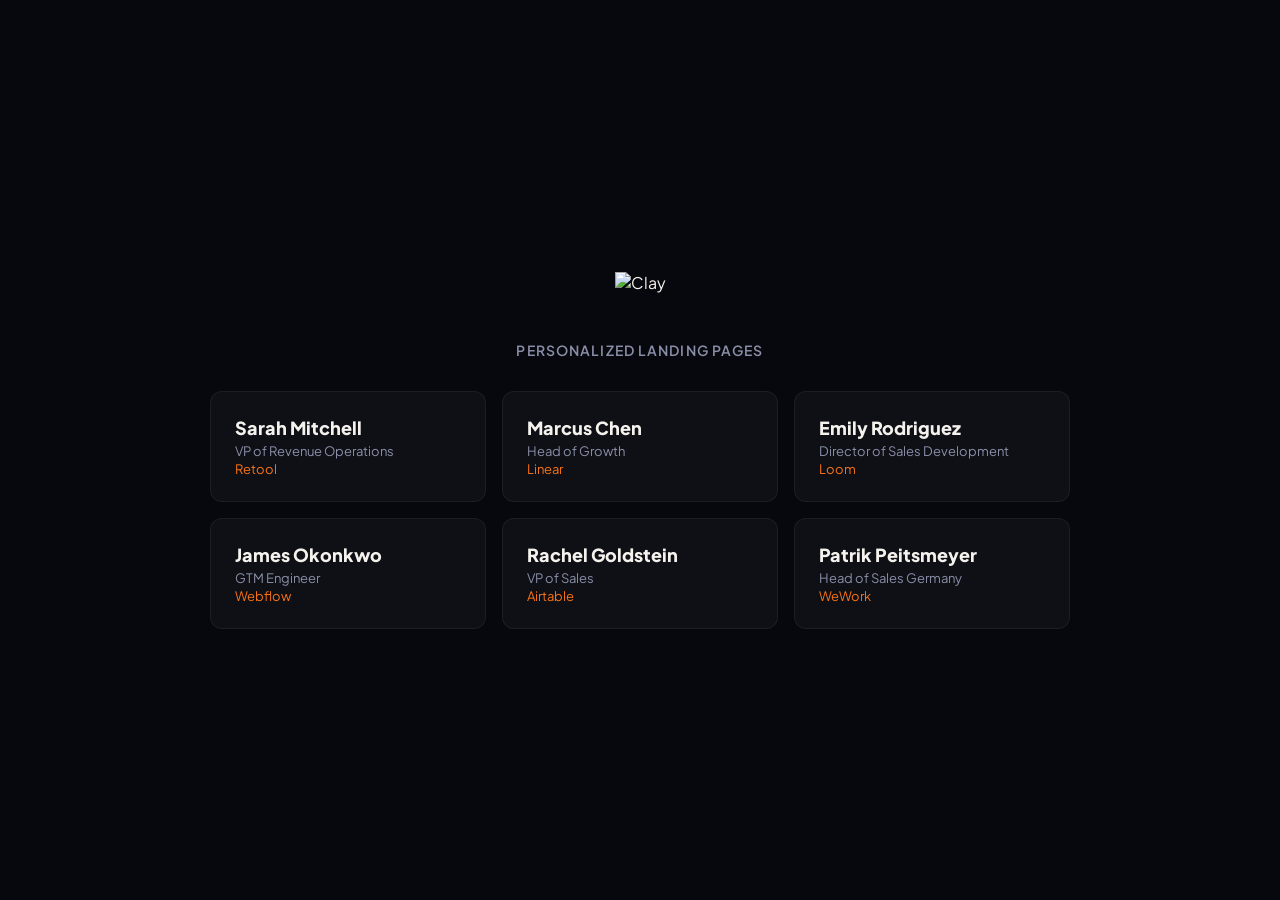
==== landing-pages/index.html @ 086d6948 "Add index.html homepage with links to all landing pages" ====
<!DOCTYPE html>
<html lang="en">
<head>
  <meta charset="UTF-8">
  <meta name="viewport" content="width=device-width, initial-scale=1.0">
  <title>Clay Landing Pages</title>
  <link rel="preconnect" href="https://fonts.googleapis.com">
  <link href="https://fonts.googleapis.com/css2?family=Plus+Jakarta+Sans:wght@400;600;800&display=swap" rel="stylesheet">
  <style>
    * { margin: 0; padding: 0; box-sizing: border-box; }
    body {
      background: #07080D;
      color: #F5F2ED;
      font-family: 'Plus Jakarta Sans', sans-serif;
      min-height: 100vh;
      display: flex;
      flex-direction: column;
      align-items: center;
      justify-content: center;
      padding: 40px 20px;
    }
    .logo { margin-bottom: 48px; }
    .logo img { height: 28px; }
    h1 { font-size: 14px; font-weight: 600; color: #8A8FA8; letter-spacing: 0.08em; text-transform: uppercase; margin-bottom: 32px; }
    .grid {
      display: grid;
      grid-template-columns: repeat(auto-fit, minmax(260px, 1fr));
      gap: 16px;
      width: 100%;
      max-width: 860px;
    }
    a.card {
      background: #0E1016;
      border: 1px solid rgba(255,255,255,0.06);
      border-radius: 12px;
      padding: 24px;
      text-decoration: none;
      color: #F5F2ED;
      transition: border-color 0.2s, transform 0.2s;
    }
    a.card:hover {
      border-color: rgba(249,115,22,0.4);
      transform: translateY(-2px);
    }
    .card-name { font-weight: 800; font-size: 18px; margin-bottom: 4px; }
    .card-title { font-size: 13px; color: #8A8FA8; }
    .card-company { font-size: 13px; color: #F97316; margin-top: 2px; }
  </style>
</head>
<body>
  <div class="logo">
    <img src="https://cdn.prod.website-files.com/61477f2c24a826836f969afe/6778506d788ebf16fef48551_Clay%20primary%20logo.png" alt="Clay">
  </div>
  <h1>Personalized Landing Pages</h1>
  <div class="grid">
    <a class="card" href="/sarah-mitchell.html">
      <div class="card-name">Sarah Mitchell</div>
      <div class="card-title">VP of Revenue Operations</div>
      <div class="card-company">Retool</div>
    </a>
    <a class="card" href="/marcus-chen.html">
      <div class="card-name">Marcus Chen</div>
      <div class="card-title">Head of Growth</div>
      <div class="card-company">Linear</div>
    </a>
    <a class="card" href="/emily-rodriguez.html">
      <div class="card-name">Emily Rodriguez</div>
      <div class="card-title">Director of Sales Development</div>
      <div class="card-company">Loom</div>
    </a>
    <a class="card" href="/james-okonkwo.html">
      <div class="card-name">James Okonkwo</div>
      <div class="card-title">GTM Engineer</div>
      <div class="card-company">Webflow</div>
    </a>
    <a class="card" href="/rachel-goldstein.html">
      <div class="card-name">Rachel Goldstein</div>
      <div class="card-title">VP of Sales</div>
      <div class="card-company">Airtable</div>
    </a>
    <a class="card" href="/patrik-peitsmeyer.html">
      <div class="card-name">Patrik Peitsmeyer</div>
      <div class="card-title">Head of Sales Germany</div>
      <div class="card-company">WeWork</div>
    </a>
  </div>
</body>
</html>
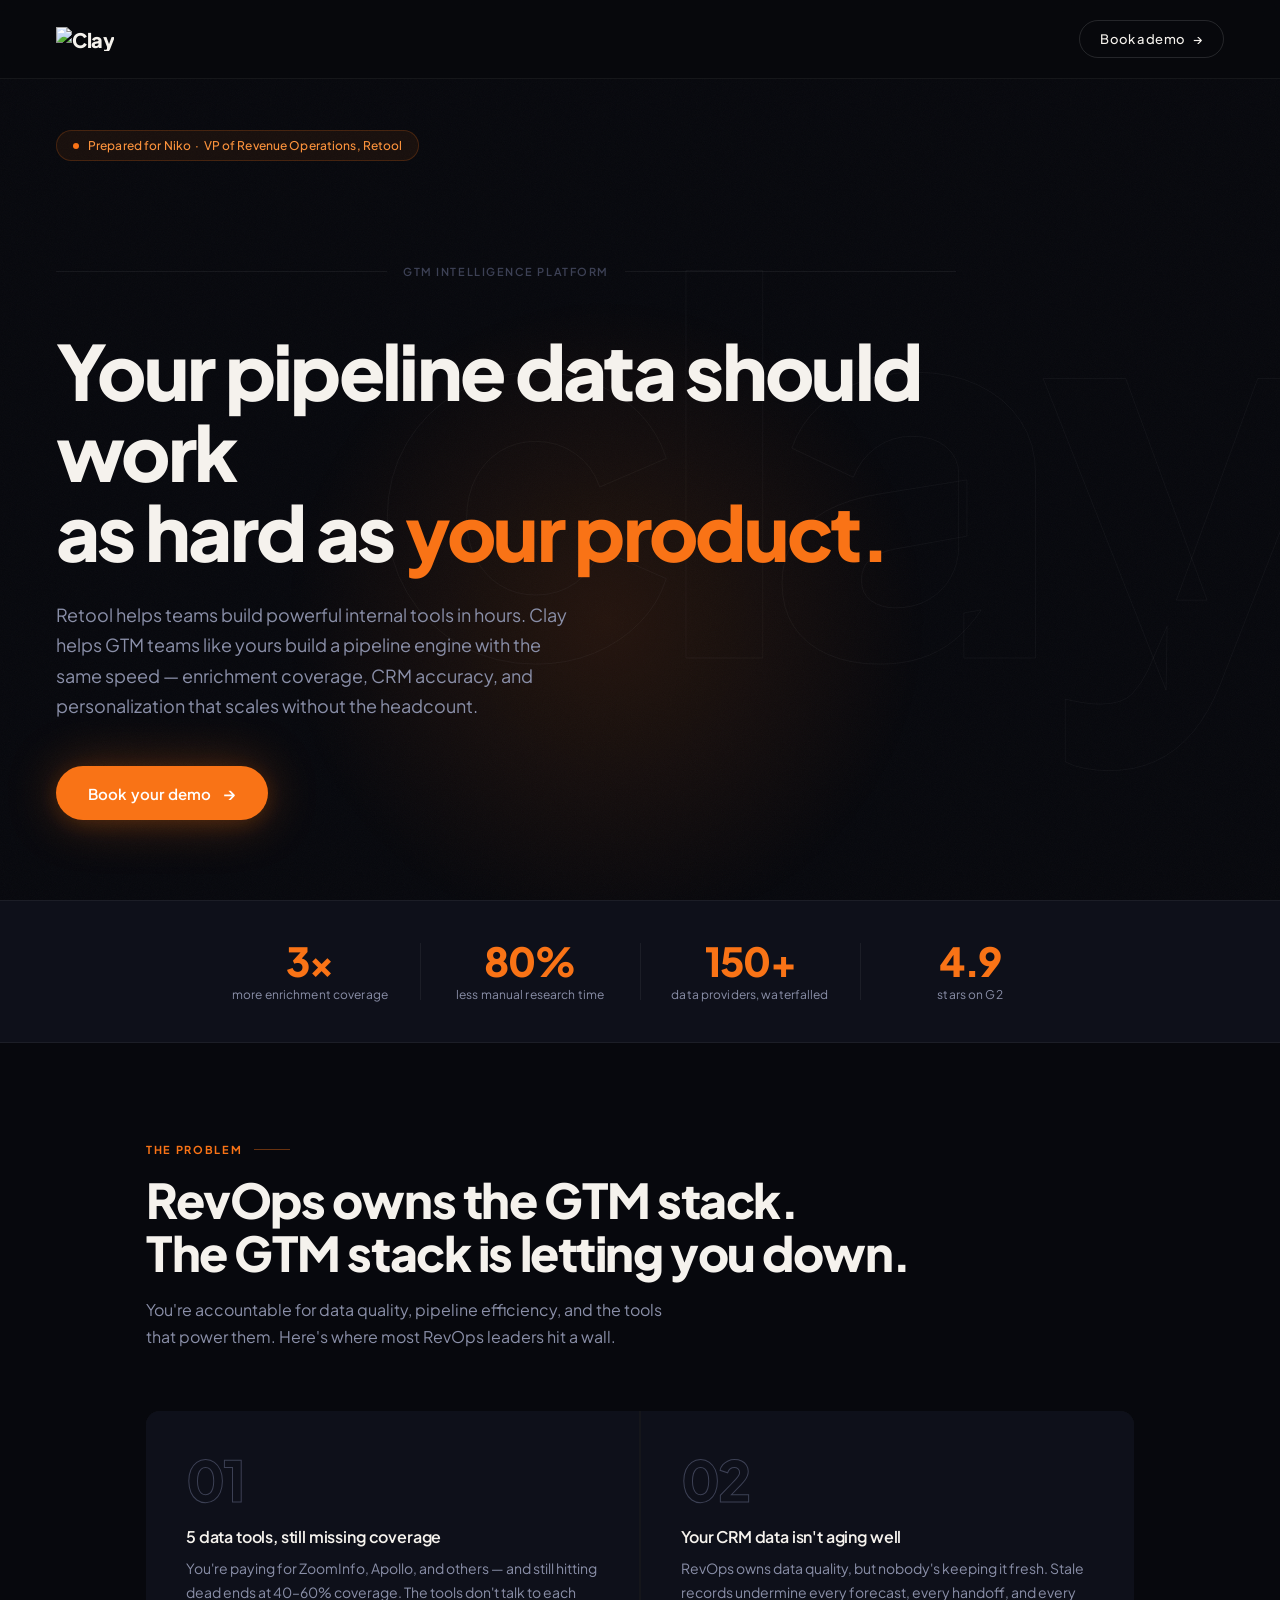
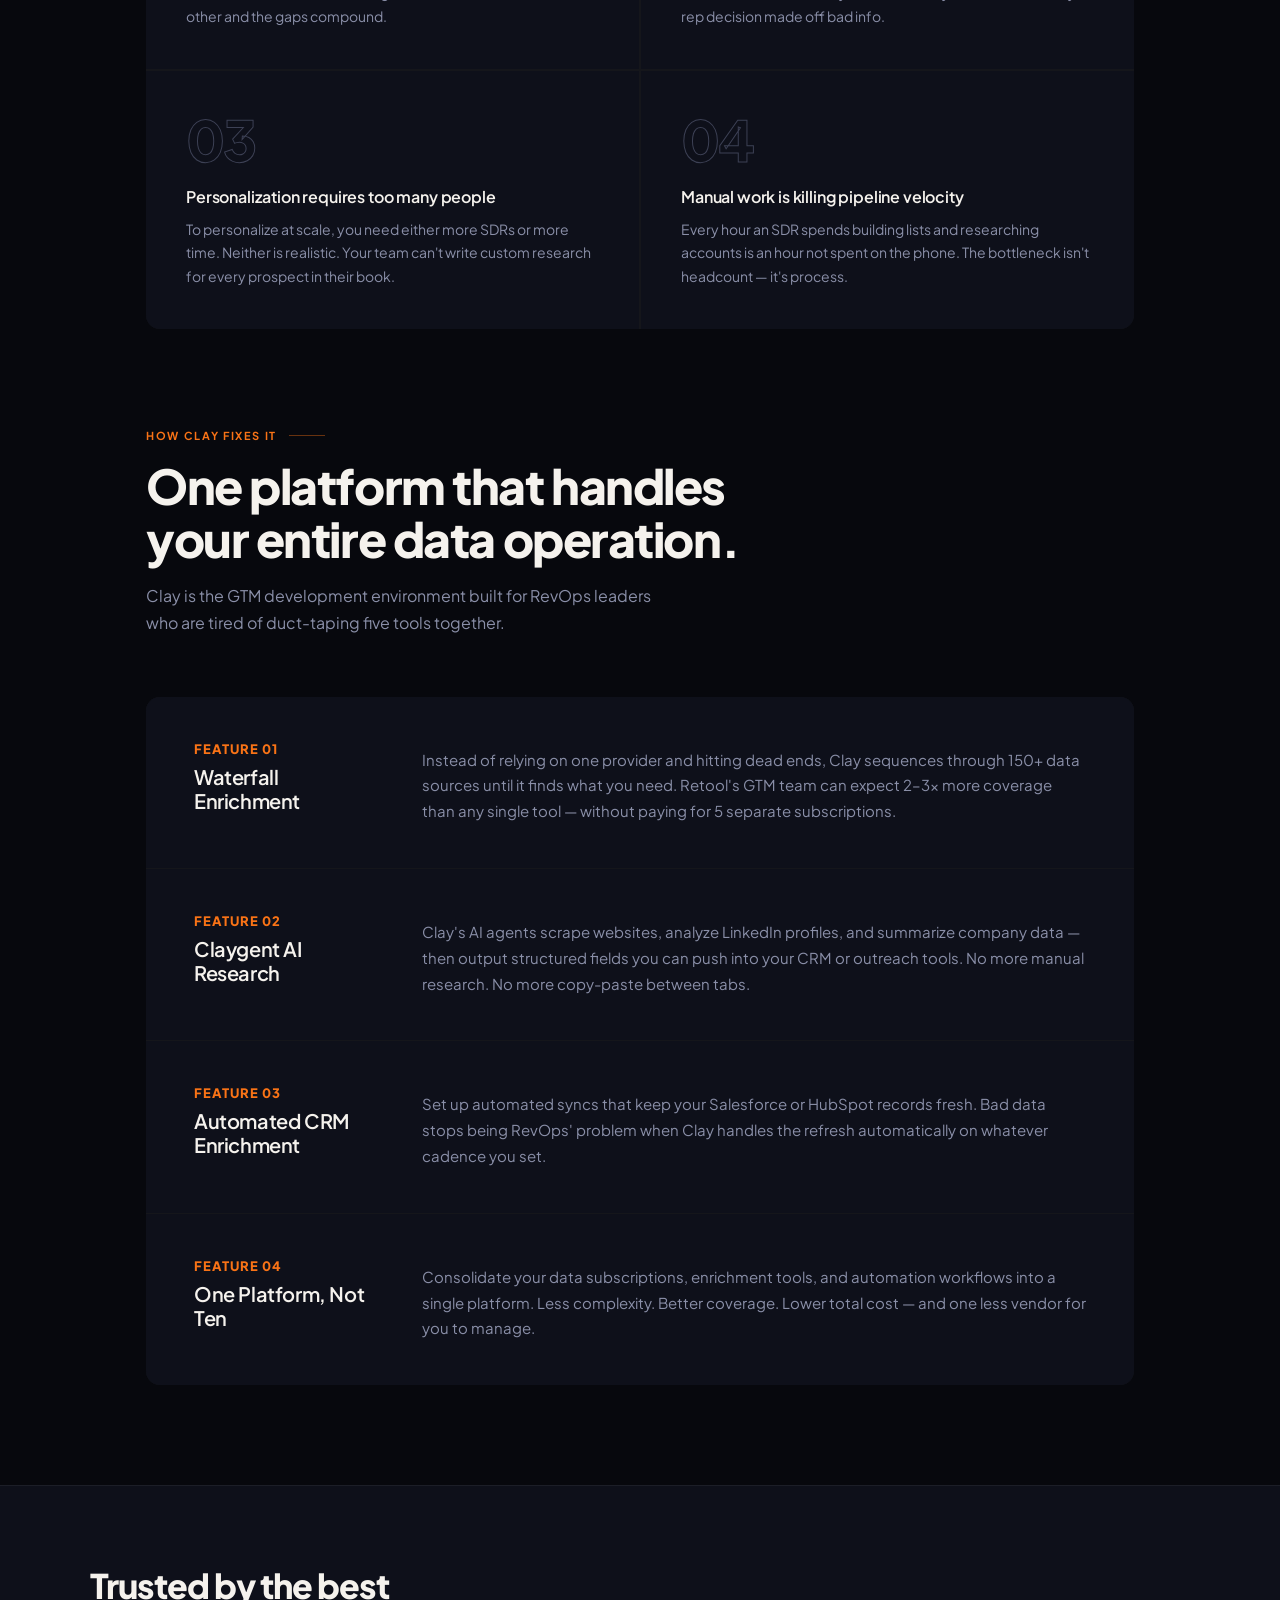
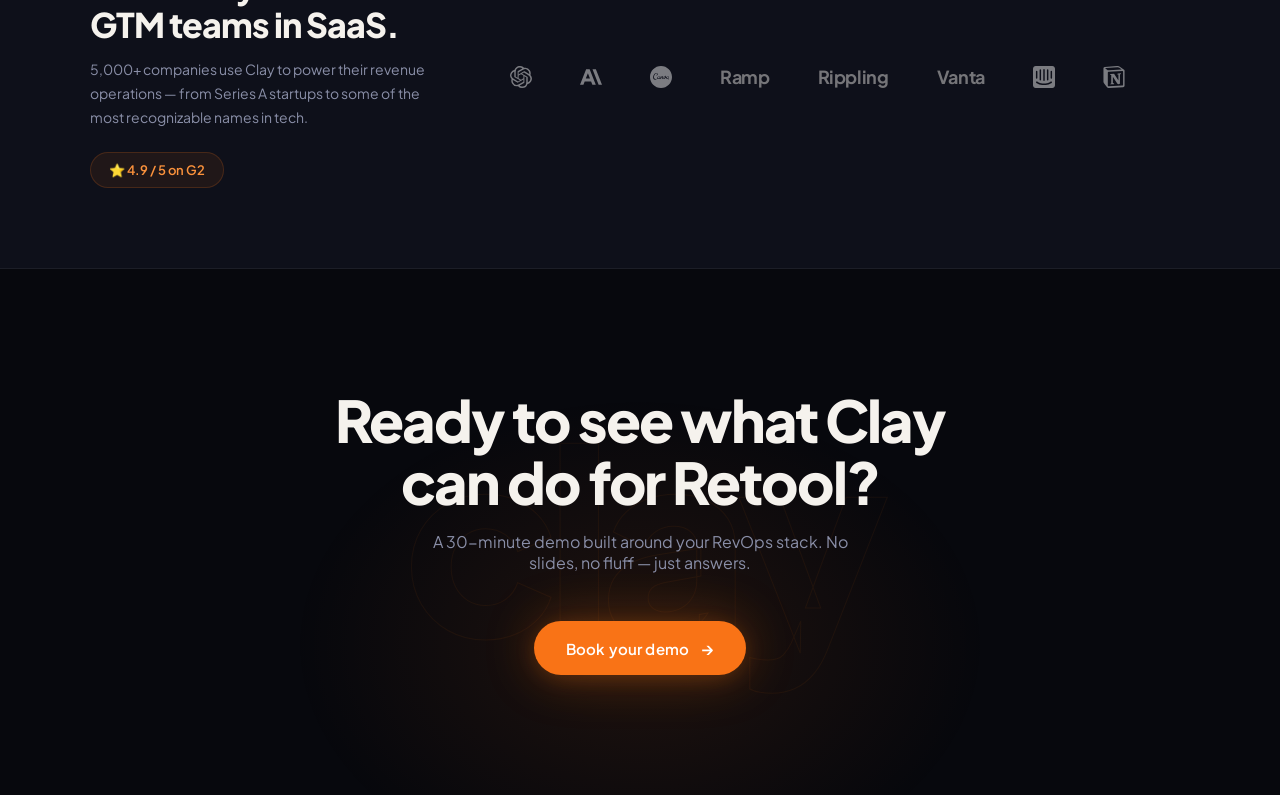
==== commit 5cb19fce: "Add real index.html (copy of Sarah Mitchell) so Vercel can generate screenshot" ====
--- a/landing-pages/index.html
+++ b/landing-pages/index.html
@@ -3,86 +3,193 @@
 <head>
   <meta charset="UTF-8">
   <meta name="viewport" content="width=device-width, initial-scale=1.0">
-  <title>Clay Landing Pages</title>
+  <title>Clay × Sarah Mitchell — Retool</title>
   <link rel="preconnect" href="https://fonts.googleapis.com">
-  <link href="https://fonts.googleapis.com/css2?family=Plus+Jakarta+Sans:wght@400;600;800&display=swap" rel="stylesheet">
-  <style>
-    * { margin: 0; padding: 0; box-sizing: border-box; }
-    body {
-      background: #07080D;
-      color: #F5F2ED;
-      font-family: 'Plus Jakarta Sans', sans-serif;
-      min-height: 100vh;
-      display: flex;
-      flex-direction: column;
-      align-items: center;
-      justify-content: center;
-      padding: 40px 20px;
-    }
-    .logo { margin-bottom: 48px; }
-    .logo img { height: 28px; }
-    h1 { font-size: 14px; font-weight: 600; color: #8A8FA8; letter-spacing: 0.08em; text-transform: uppercase; margin-bottom: 32px; }
-    .grid {
-      display: grid;
-      grid-template-columns: repeat(auto-fit, minmax(260px, 1fr));
-      gap: 16px;
-      width: 100%;
-      max-width: 860px;
-    }
-    a.card {
-      background: #0E1016;
-      border: 1px solid rgba(255,255,255,0.06);
-      border-radius: 12px;
-      padding: 24px;
-      text-decoration: none;
-      color: #F5F2ED;
-      transition: border-color 0.2s, transform 0.2s;
-    }
-    a.card:hover {
-      border-color: rgba(249,115,22,0.4);
-      transform: translateY(-2px);
-    }
-    .card-name { font-weight: 800; font-size: 18px; margin-bottom: 4px; }
-    .card-title { font-size: 13px; color: #8A8FA8; }
-    .card-company { font-size: 13px; color: #F97316; margin-top: 2px; }
-  </style>
+  <link rel="preconnect" href="https://fonts.gstatic.com" crossorigin>
+  <link href="https://fonts.googleapis.com/css2?family=Fraunces:ital,opsz,wght@0,9..144,300..900;1,9..144,300..900&family=Outfit:wght@300;400;500;600;700&display=swap" rel="stylesheet">
+  <link rel="stylesheet" href="styles.css">
 </head>
 <body>
-  <div class="logo">
-    <img src="https://cdn.prod.website-files.com/61477f2c24a826836f969afe/6778506d788ebf16fef48551_Clay%20primary%20logo.png" alt="Clay">
+
+  <!-- NAV -->
+  <nav>
+    <a href="#" class="nav-logo"><img src="https://cdn.prod.website-files.com/61477f2c24a826836f969afe/6778506d788ebf16fef48551_Clay%20primary%20logo.png" alt="Clay" height="24" style="display:block;"></a>
+    <a href="#demo" class="nav-btn">Book a demo </a>
+  </nav>
+
+  <!-- HERO -->
+  <section class="hero">
+    <div class="hero-glow"></div>
+    <div class="hero-ghost">clay</div>
+
+    <div class="hero-top">
+      <div class="hero-badge anim anim-1">
+        <span class="dot"></span>
+        Prepared for Niko &nbsp;·&nbsp; VP of Revenue Operations, Retool
+      </div>
+    </div>
+
+    <div class="hero-content">
+      <div class="divider anim anim-2">
+        <div class="divider-line"></div>
+        <span class="divider-label">GTM Intelligence Platform</span>
+        <div class="divider-line"></div>
+      </div>
+
+      <h1 class="anim anim-3">
+        Your pipeline data should work<br>
+        as hard as <em>your product.</em>
+      </h1>
+
+      <p class="hero-sub anim anim-4">
+        Retool helps teams build powerful internal tools in hours. Clay helps GTM teams like yours build a pipeline engine with the same speed — enrichment coverage, CRM accuracy, and personalization that scales without the headcount.
+      </p>
+
+      <a href="#demo" class="hero-cta anim anim-5">
+        Book your demo <span class="arrow">→</span>
+      </a>
+    </div>
+  </section>
+
+  <!-- STATS -->
+  <div class="stats">
+    <div class="stat-item reveal">
+      <div class="stat-val">3×</div>
+      <div class="stat-lbl">more enrichment coverage</div>
+    </div>
+    <div class="stat-item reveal">
+      <div class="stat-val">80%</div>
+      <div class="stat-lbl">less manual research time</div>
+    </div>
+    <div class="stat-item reveal">
+      <div class="stat-val">150+</div>
+      <div class="stat-lbl">data providers, waterfalled</div>
+    </div>
+    <div class="stat-item reveal">
+      <div class="stat-val">4.9</div>
+      <div class="stat-lbl">stars on G2</div>
+    </div>
   </div>
-  <h1>Personalized Landing Pages</h1>
-  <div class="grid">
-    <a class="card" href="/sarah-mitchell.html">
-      <div class="card-name">Sarah Mitchell</div>
-      <div class="card-title">VP of Revenue Operations</div>
-      <div class="card-company">Retool</div>
-    </a>
-    <a class="card" href="/marcus-chen.html">
-      <div class="card-name">Marcus Chen</div>
-      <div class="card-title">Head of Growth</div>
-      <div class="card-company">Linear</div>
-    </a>
-    <a class="card" href="/emily-rodriguez.html">
-      <div class="card-name">Emily Rodriguez</div>
-      <div class="card-title">Director of Sales Development</div>
-      <div class="card-company">Loom</div>
-    </a>
-    <a class="card" href="/james-okonkwo.html">
-      <div class="card-name">James Okonkwo</div>
-      <div class="card-title">GTM Engineer</div>
-      <div class="card-company">Webflow</div>
-    </a>
-    <a class="card" href="/rachel-goldstein.html">
-      <div class="card-name">Rachel Goldstein</div>
-      <div class="card-title">VP of Sales</div>
-      <div class="card-company">Airtable</div>
-    </a>
-    <a class="card" href="/patrik-peitsmeyer.html">
-      <div class="card-name">Patrik Peitsmeyer</div>
-      <div class="card-title">Head of Sales Germany</div>
-      <div class="card-company">WeWork</div>
-    </a>
+
+  <!-- PAIN -->
+  <section class="section">
+    <div class="eyebrow reveal">The Problem</div>
+    <h2 class="section-h reveal">RevOps owns the GTM stack.<br>The GTM stack is letting you down.</h2>
+    <p class="section-sub reveal">You're accountable for data quality, pipeline efficiency, and the tools that power them. Here's where most RevOps leaders hit a wall.</p>
+
+    <div class="pain-grid">
+      <div class="pain-card reveal">
+        <span class="pain-num">01</span>
+        <h3>5 data tools, still missing coverage</h3>
+        <p>You're paying for ZoomInfo, Apollo, and others — and still hitting dead ends at 40–60% coverage. The tools don't talk to each other and the gaps compound.</p>
+      </div>
+      <div class="pain-card reveal">
+        <span class="pain-num">02</span>
+        <h3>Your CRM data isn't aging well</h3>
+        <p>RevOps owns data quality, but nobody's keeping it fresh. Stale records undermine every forecast, every handoff, and every rep decision made off bad info.</p>
+      </div>
+      <div class="pain-card reveal">
+        <span class="pain-num">03</span>
+        <h3>Personalization requires too many people</h3>
+        <p>To personalize at scale, you need either more SDRs or more time. Neither is realistic. Your team can't write custom research for every prospect in their book.</p>
+      </div>
+      <div class="pain-card reveal">
+        <span class="pain-num">04</span>
+        <h3>Manual work is killing pipeline velocity</h3>
+        <p>Every hour an SDR spends building lists and researching accounts is an hour not spent on the phone. The bottleneck isn't headcount — it's process.</p>
+      </div>
+    </div>
+  </section>
+
+  <!-- FEATURES -->
+  <section class="section" style="padding-top: 0;">
+    <div class="eyebrow reveal">How Clay Fixes It</div>
+    <h2 class="section-h reveal">One platform that handles<br>your entire data operation.</h2>
+    <p class="section-sub reveal">Clay is the GTM development environment built for RevOps leaders who are tired of duct-taping five tools together.</p>
+
+    <div class="feat-list">
+      <div class="feat-row reveal">
+        <div>
+          <div class="feat-row-num">Feature 01</div>
+          <div class="feat-row-label">Waterfall Enrichment</div>
+        </div>
+        <p class="feat-row-body">Instead of relying on one provider and hitting dead ends, Clay sequences through 150+ data sources until it finds what you need. Retool's GTM team can expect 2–3× more coverage than any single tool — without paying for 5 separate subscriptions.</p>
+      </div>
+      <div class="feat-row reveal">
+        <div>
+          <div class="feat-row-num">Feature 02</div>
+          <div class="feat-row-label">Claygent AI Research</div>
+        </div>
+        <p class="feat-row-body">Clay's AI agents scrape websites, analyze LinkedIn profiles, and summarize company data — then output structured fields you can push into your CRM or outreach tools. No more manual research. No more copy-paste between tabs.</p>
+      </div>
+      <div class="feat-row reveal">
+        <div>
+          <div class="feat-row-num">Feature 03</div>
+          <div class="feat-row-label">Automated CRM Enrichment</div>
+        </div>
+        <p class="feat-row-body">Set up automated syncs that keep your Salesforce or HubSpot records fresh. Bad data stops being RevOps' problem when Clay handles the refresh automatically on whatever cadence you set.</p>
+      </div>
+      <div class="feat-row reveal">
+        <div>
+          <div class="feat-row-num">Feature 04</div>
+          <div class="feat-row-label">One Platform, Not Ten</div>
+        </div>
+        <p class="feat-row-body">Consolidate your data subscriptions, enrichment tools, and automation workflows into a single platform. Less complexity. Better coverage. Lower total cost — and one less vendor for you to manage.</p>
+      </div>
+    </div>
+  </section>
+
+  <!-- SOCIAL PROOF -->
+  <div class="proof">
+    <div class="proof-inner">
+      <div class="proof-left reveal">
+        <h2>Trusted by the best GTM teams in SaaS.</h2>
+        <p>5,000+ companies use Clay to power their revenue operations — from Series A startups to some of the most recognizable names in tech.</p>
+        <div class="g2-chip">⭐ 4.9 / 5 on G2</div>
+      </div>
+      <div class="logos-wrap reveal">
+        <!-- OpenAI -->
+        <svg class="logo-svg" viewBox="0 0 24 24" xmlns="http://www.w3.org/2000/svg" aria-label="OpenAI"><path d="M22.2819 9.8211a5.9847 5.9847 0 0 0-.5157-4.9108 6.0462 6.0462 0 0 0-6.5098-2.9A6.0651 6.0651 0 0 0 4.9807 4.1818a5.9847 5.9847 0 0 0-3.9977 2.9 6.0462 6.0462 0 0 0 .7427 7.0966 5.98 5.98 0 0 0 .511 4.9107 6.051 6.051 0 0 0 6.5146 2.9001A5.9847 5.9847 0 0 0 13.2599 24a6.0557 6.0557 0 0 0 5.7718-4.2058 5.9894 5.9894 0 0 0 3.9977-2.9001 6.0557 6.0557 0 0 0-.7475-7.0729zm-9.022 12.6081a4.4755 4.4755 0 0 1-2.8764-1.0408l.1419-.0804 4.7783-2.7582a.7948.7948 0 0 0 .3927-.6813v-6.7369l2.02 1.1686a.071.071 0 0 1 .038.052v5.5826a4.504 4.504 0 0 1-4.4945 4.4944zm-9.6607-4.1254a4.4708 4.4708 0 0 1-.5346-3.0137l.142.0852 4.783 2.7582a.7712.7712 0 0 0 .7806 0l5.8428-3.3685v2.3324a.0804.0804 0 0 1-.0332.0615L9.74 19.9502a4.4992 4.4992 0 0 1-6.1408-1.6464zM2.3408 7.8956a4.485 4.485 0 0 1 2.3655-1.9728V11.6a.7664.7664 0 0 0 .3879.6765l5.8144 3.3543-2.0201 1.1685a.0757.0757 0 0 1-.071 0l-4.8303-2.7865A4.504 4.504 0 0 1 2.3408 7.872zm16.5963 3.8558L13.1038 8.364 15.1192 7.2a.0757.0757 0 0 1 .071 0l4.8303 2.7913a4.4944 4.4944 0 0 1-.6765 8.1042v-5.6772a.79.79 0 0 0-.407-.667zm2.0107-3.0231l-.142-.0852-4.7735-2.7818a.7759.7759 0 0 0-.7854 0L9.409 9.2297V6.8974a.0662.0662 0 0 1 .0284-.0615l4.8303-2.7866a4.4992 4.4992 0 0 1 6.6802 4.66zM8.3065 12.863l-2.02-1.1638a.0804.0804 0 0 1-.038-.0567V6.0742a4.4992 4.4992 0 0 1 7.3757-3.4537l-.142.0805L8.704 5.459a.7948.7948 0 0 0-.3927.6813zm1.0976-2.3654l2.602-1.4998 2.6069 1.4998v2.9994l-2.5974 1.4997-2.6067-1.4997Z"/></svg>
+        <!-- Anthropic -->
+        <svg class="logo-svg" viewBox="0 0 24 24" xmlns="http://www.w3.org/2000/svg" aria-label="Anthropic"><path d="M17.3041 3.541h-3.6718l6.696 16.918H24Zm-10.6082 0L0 20.459h3.7442l1.3693-3.5527h7.0052l1.3693 3.5528h3.7442L10.5363 3.5409Zm-.3712 10.2232 2.2914-5.9456 2.2914 5.9456Z"/></svg>
+        <!-- Canva -->
+        <svg class="logo-svg" viewBox="0 0 24 24" xmlns="http://www.w3.org/2000/svg" aria-label="Canva"><path d="M12 0C5.373 0 0 5.373 0 12s5.373 12 12 12 12-5.373 12-12S18.627 0 12 0zM6.962 7.68c.754 0 1.337.549 1.405 1.2.069.583-.171 1.097-.822 1.406-.343.171-.48.172-.549.069-.034-.069 0-.137.069-.206.617-.514.617-.926.548-1.508-.034-.378-.308-.618-.583-.618-1.2 0-2.914 2.674-2.674 4.629.103.754.549 1.646 1.509 1.646.308 0 .65-.103.96-.24.5-.264.799-.47 1.097-.8-.073-.885.704-2.046 1.851-2.046.515 0 .926.205.96.583.068.514-.377.582-.514.582s-.378-.034-.378-.17c-.034-.138.309-.07.275-.378-.035-.206-.24-.274-.446-.274-.72 0-1.131.994-1.029 1.611.035.275.172.549.447.549.205 0 .514-.31.617-.755.068-.308.343-.514.583-.514.102 0 .17.034.205.171v.138c-.034.137-.137.548-.102.651 0 .069.034.171.17.171.092 0 .436-.18.777-.459.117-.59.253-1.298.253-1.357.034-.24.137-.48.617-.48.103 0 .171.034.205.171v.138l-.136.617c.445-.583 1.097-.994 1.508-.994.172 0 .309.102.309.274 0 .103 0 .274-.069.446-.137.377-.309.96-.412 1.474 0 .137.035.274.207.274.171 0 .685-.206 1.096-.754l.007-.004c-.002-.068-.007-.134-.007-.202 0-.411.035-.754.104-.994.068-.274.411-.514.617-.514.103 0 .205.069.205.171 0 .035 0 .103-.034.137-.137.446-.24.857-.24 1.269 0 .24.034.582.102.788 0 .034.035.069.07.069.068 0 .548-.445.89-1.028-.308-.206-.48-.549-.48-.96 0-.72.446-1.097.858-1.097.343 0 .617.24.617.72 0 .308-.103.65-.274.96h.102a.77.77 0 0 0 .584-.24.293.293 0 0 1 .134-.117c.335-.425.83-.74 1.41-.74.48 0 .924.205.959.582.068.515-.378.618-.515.618l-.002-.002c-.138 0-.377-.035-.377-.172 0-.137.309-.068.274-.376-.034-.206-.24-.275-.446-.275-.686 0-1.13.891-1.028 1.611.034.275.171.583.445.583.206 0 .515-.308.652-.754.068-.274.343-.514.583-.514.103 0 .17.034.205.171 0 .069 0 .206-.137.652-.17.308-.171.48-.137.617.034.274.171.48.309.583.034.034.068.102.068.102 0 .069-.034.138-.137.138-.034 0-.068 0-.103-.035-.514-.205-.72-.548-.789-.891-.205.24-.445.377-.72.377-.445 0-.89-.411-.96-.926a1.609 1.609 0 0 1 .075-.649c-.203.13-.422.203-.623.203h-.17c-.447.652-.927 1.098-1.27 1.303a.896.896 0 0 1-.377.104c-.068 0-.171-.035-.205-.104-.095-.152-.156-.392-.193-.667-.481.527-1.145.805-1.453.805-.343 0-.548-.206-.582-.55v-.376c.102-.754.377-1.2.377-1.337a.074.074 0 0 0-.069-.07c-.24 0-1.028.824-1.166 1.373l-.103.445c-.068.309-.377.515-.582.515-.103 0-.172-.035-.206-.172v-.137l.046-.233c-.435.31-.87.508-1.075.508-.308 0-.48-.172-.514-.412-.206.274-.445.412-.754.412-.352 0-.696-.24-.862-.593-.244.275-.523.553-.852.764-.48.309-1.028.549-1.68.549-.582 0-1.097-.309-1.371-.583-.412-.377-.651-.96-.686-1.509-.205-1.68.823-3.84 2.4-4.8.378-.205.755-.343 1.132-.343zm9.77 3.291c-.104 0-.172.172-.172.343 0 .274.137.583.309.755a1.74 1.74 0 0 0 .102-.583c0-.343-.137-.515-.24-.515z"/></svg>
+        <!-- Ramp — wordmark (not in Simple Icons) -->
+        <span class="company-wordmark">Ramp</span>
+        <!-- Rippling — wordmark (not in Simple Icons) -->
+        <span class="company-wordmark">Rippling</span>
+        <!-- Vanta — wordmark (not in Simple Icons) -->
+        <span class="company-wordmark">Vanta</span>
+        <!-- Intercom -->
+        <svg class="logo-svg" viewBox="0 0 24 24" xmlns="http://www.w3.org/2000/svg" aria-label="Intercom"><path d="M21 0H3C1.343 0 0 1.343 0 3v18c0 1.658 1.343 3 3 3h18c1.658 0 3-1.342 3-3V3c0-1.657-1.342-3-3-3zm-5.801 4.399c0-.44.36-.8.802-.8.44 0 .8.36.8.8v10.688c0 .442-.36.801-.8.801-.443 0-.802-.359-.802-.801V4.399zM11.2 3.994c0-.44.357-.799.8-.799s.8.359.8.799v11.602c0 .44-.357.8-.8.8s-.8-.36-.8-.8V3.994zm-4 .405c0-.44.359-.8.799-.8.443 0 .802.36.802.8v10.688c0 .442-.36.801-.802.801-.44 0-.799-.359-.799-.801V4.399zM3.199 6c0-.442.36-.8.802-.8.44 0 .799.358.799.8v7.195c0 .441-.359.8-.799.8-.443 0-.802-.36-.802-.8V6zM20.52 18.202c-.123.105-3.086 2.593-8.52 2.593-5.433 0-8.397-2.486-8.521-2.593-.335-.288-.375-.792-.086-1.128.285-.334.79-.375 1.125-.09.047.041 2.693 2.211 7.481 2.211 4.848 0 7.456-2.186 7.479-2.207.334-.289.839-.25 1.128.086.289.336.25.84-.086 1.128zm.281-5.007c0 .441-.36.8-.801.8-.441 0-.801-.36-.801-.8V6c0-.442.361-.8.801-.8.441 0 .801.357.801.8v7.195z"/></svg>
+        <!-- Notion -->
+        <svg class="logo-svg" viewBox="0 0 24 24" xmlns="http://www.w3.org/2000/svg" aria-label="Notion"><path d="M4.459 4.208c.746.606 1.026.56 2.428.466l13.215-.793c.28 0 .047-.28-.046-.326L17.86 1.968c-.42-.326-.981-.7-2.055-.607L3.01 2.295c-.466.046-.56.28-.374.466zm.793 3.08v13.904c0 .747.373 1.027 1.214.98l14.523-.84c.841-.046.935-.56.935-1.167V6.354c0-.606-.233-.933-.748-.887l-15.177.887c-.56.047-.747.327-.747.933zm14.337.745c.093.42 0 .84-.42.888l-.7.14v10.264c-.608.327-1.168.514-1.635.514-.748 0-.935-.234-1.495-.933l-4.577-7.186v6.952L12.21 19s0 .84-1.168.84l-3.222.186c-.093-.186 0-.653.327-.746l.84-.233V9.854L7.822 9.76c-.094-.42.14-1.026.793-1.073l3.456-.233 4.764 7.279v-6.44l-1.215-.139c-.093-.514.28-.887.747-.933zM1.936 1.035l13.31-.98c1.634-.14 2.055-.047 3.082.7l4.249 2.986c.7.513.934.653.934 1.213v16.378c0 1.026-.373 1.634-1.68 1.726l-15.458.934c-.98.047-1.448-.093-1.962-.747l-3.129-4.06c-.56-.747-.793-1.306-.793-1.96V2.667c0-.839.374-1.54 1.447-1.632z"/></svg>
+      </div>
+    </div>
   </div>
+
+  <!-- CTA FOOTER -->
+  <div class="cta-footer" id="demo">
+    <div class="cta-bg-text">clay</div>
+    <div class="cta-footer-glow"></div>
+    <h2 class="reveal">Ready to see what Clay<br>can do for Retool?</h2>
+    <p class="reveal">A 30-minute demo built around your RevOps stack. No slides, no fluff — just answers.</p>
+    <a href="#" class="hero-cta reveal">Book your demo <span class="arrow">→</span></a>
+  </div>
+
+  <script>
+    // Scroll-triggered reveals
+    const observer = new IntersectionObserver((entries) => {
+      entries.forEach(entry => {
+        if (entry.isIntersecting) {
+          setTimeout(() => entry.target.classList.add('visible'), 80);
+          observer.unobserve(entry.target);
+        }
+      });
+    }, { threshold: 0.1 });
+
+    document.querySelectorAll('.reveal').forEach(el => observer.observe(el));
+  </script>
+
 </body>
 </html>
--- a/landing-pages/styles.css
+++ b/landing-pages/styles.css
@@ -0,0 +1,571 @@
+@import url('https://fonts.googleapis.com/css2?family=Plus+Jakarta+Sans:ital,wght@0,300;0,400;0,500;0,600;0,700;0,800;1,400&display=swap');
+
+*, *::before, *::after { box-sizing: border-box; margin: 0; padding: 0; }
+
+:root {
+  --ink:       #07080D;
+  --ink-2:     #0E101A;
+  --ink-3:     #161925;
+  --border:    rgba(255,255,255,0.06);
+  --border-hi: rgba(255,255,255,0.12);
+  --clay:      #F97316;
+  --clay-hi:   #FB923C;
+  --cream:     #F5F2ED;
+  --muted:     #8A8FA8;
+  --faint:     #3D4155;
+  --r:         14px;
+  --r-lg:      24px;
+}
+
+html { scroll-behavior: smooth; }
+
+body {
+  font-family: 'Plus Jakarta Sans', sans-serif;
+  background: var(--ink);
+  color: var(--cream);
+  -webkit-font-smoothing: antialiased;
+  overflow-x: hidden;
+}
+
+/* ── NOISE OVERLAY ── */
+body::before {
+  content: '';
+  position: fixed;
+  inset: 0;
+  z-index: 0;
+  pointer-events: none;
+  opacity: 0.032;
+  background-image: url("data:image/svg+xml,%3Csvg viewBox='0 0 256 256' xmlns='http://www.w3.org/2000/svg'%3E%3Cfilter id='noise'%3E%3CfeTurbulence type='fractalNoise' baseFrequency='0.9' numOctaves='4' stitchTiles='stitch'/%3E%3C/filter%3E%3Crect width='100%25' height='100%25' filter='url(%23noise)'/%3E%3C/svg%3E");
+  background-size: 200px 200px;
+}
+
+* { position: relative; z-index: 1; }
+
+/* ── LOAD ANIMATIONS ── */
+@keyframes fadeUp {
+  from { opacity: 0; transform: translateY(24px); }
+  to   { opacity: 1; transform: translateY(0); }
+}
+@keyframes fadeIn {
+  from { opacity: 0; }
+  to   { opacity: 1; }
+}
+@keyframes revealWidth {
+  from { width: 0; }
+  to   { width: 100%; }
+}
+
+.anim { opacity: 0; animation: fadeUp 0.8s cubic-bezier(0.16, 1, 0.3, 1) forwards; }
+.anim-1 { animation-delay: 0.1s; }
+.anim-2 { animation-delay: 0.22s; }
+.anim-3 { animation-delay: 0.34s; }
+.anim-4 { animation-delay: 0.46s; }
+.anim-5 { animation-delay: 0.58s; }
+.anim-fade { opacity: 0; animation: fadeIn 1s ease forwards; }
+
+/* ── NAV ── */
+nav {
+  position: fixed;
+  top: 0; left: 0; right: 0;
+  z-index: 200;
+  display: flex;
+  align-items: center;
+  justify-content: space-between;
+  padding: 20px 56px;
+  background: rgba(7, 8, 13, 0.75);
+  backdrop-filter: blur(20px);
+  -webkit-backdrop-filter: blur(20px);
+  border-bottom: 1px solid var(--border);
+}
+
+.nav-logo {
+  font-family: 'Plus Jakarta Sans', sans-serif;
+  font-weight: 800;
+  font-size: 20px;
+  color: var(--cream);
+  text-decoration: none;
+  letter-spacing: -0.02em;
+}
+
+.nav-logo span {
+  display: inline-block;
+  width: 8px; height: 8px;
+  background: var(--clay);
+  border-radius: 50%;
+  margin-right: 6px;
+  vertical-align: middle;
+  position: relative;
+  top: -1px;
+}
+
+.nav-btn {
+  display: flex;
+  align-items: center;
+  gap: 8px;
+  color: var(--cream);
+  font-size: 13px;
+  font-weight: 500;
+  text-decoration: none;
+  padding: 10px 20px;
+  border: 1px solid var(--border-hi);
+  border-radius: 100px;
+  transition: all 0.2s;
+  letter-spacing: 0.01em;
+}
+.nav-btn:hover {
+  background: var(--clay);
+  border-color: var(--clay);
+  color: #fff;
+}
+.nav-btn::after { content: '→'; }
+
+/* ── HERO ── */
+.hero {
+  min-height: 100vh;
+  display: flex;
+  flex-direction: column;
+  justify-content: flex-end;
+  padding: 0 56px 80px;
+  position: relative;
+  overflow: hidden;
+}
+
+/* big ghost number behind hero */
+.hero-ghost {
+  position: absolute;
+  top: 50%;
+  right: -40px;
+  transform: translateY(-50%);
+  font-family: 'Plus Jakarta Sans', sans-serif;
+  font-weight: 900;
+  font-size: clamp(280px, 40vw, 560px);
+  color: transparent;
+  -webkit-text-stroke: 1px rgba(255,255,255,0.04);
+  line-height: 1;
+  pointer-events: none;
+  user-select: none;
+  letter-spacing: -0.05em;
+}
+
+/* radial glow */
+.hero-glow {
+  position: absolute;
+  top: 30%;
+  left: 20%;
+  width: 700px; height: 700px;
+  background: radial-gradient(ellipse at center, rgba(249,115,22,0.12) 0%, transparent 65%);
+  pointer-events: none;
+  z-index: 0;
+}
+
+.hero-top {
+  flex: 1;
+  display: flex;
+  align-items: flex-start;
+  padding-top: 130px;
+}
+
+.hero-badge {
+  display: inline-flex;
+  align-items: center;
+  gap: 9px;
+  background: rgba(249,115,22,0.07);
+  border: 1px solid rgba(249,115,22,0.2);
+  color: var(--clay-hi);
+  font-size: 12px;
+  font-weight: 500;
+  padding: 7px 16px;
+  border-radius: 100px;
+  letter-spacing: 0.01em;
+}
+.hero-badge .dot {
+  width: 6px; height: 6px;
+  background: var(--clay);
+  border-radius: 50%;
+  flex-shrink: 0;
+}
+
+.hero-content { max-width: 900px; }
+
+.hero h1 {
+  font-family: 'Plus Jakarta Sans', sans-serif;
+  font-weight: 800;
+  font-style: normal;
+  font-size: clamp(42px, 6vw, 76px);
+  line-height: 1.06;
+  letter-spacing: -0.035em;
+  color: var(--cream);
+  margin-bottom: 28px;
+  margin-top: 24px;
+}
+
+.hero h1 em {
+  font-style: normal;
+  color: var(--clay);
+}
+
+.hero-sub {
+  font-size: clamp(15px, 1.6vw, 18px);
+  color: var(--muted);
+  max-width: 520px;
+  line-height: 1.7;
+  margin-bottom: 44px;
+  font-weight: 400;
+}
+
+.hero-cta {
+  display: inline-flex;
+  align-items: center;
+  gap: 12px;
+  background: var(--clay);
+  color: #fff;
+  font-weight: 600;
+  font-size: 15px;
+  padding: 16px 32px;
+  border-radius: 100px;
+  text-decoration: none;
+  letter-spacing: 0.01em;
+  transition: all 0.25s cubic-bezier(0.16, 1, 0.3, 1);
+  box-shadow: 0 0 52px rgba(249,115,22,0.28), 0 4px 20px rgba(249,115,22,0.18);
+}
+.hero-cta:hover {
+  background: var(--clay-hi);
+  transform: translateY(-2px) scale(1.02);
+  box-shadow: 0 0 72px rgba(249,115,22,0.38), 0 8px 30px rgba(249,115,22,0.25);
+}
+.hero-cta .arrow { font-size: 17px; transition: transform 0.2s; }
+.hero-cta:hover .arrow { transform: translateX(4px); }
+
+/* horizontal rule with label */
+.divider {
+  display: flex;
+  align-items: center;
+  gap: 16px;
+  margin-bottom: 52px;
+}
+.divider-line { flex: 1; height: 1px; background: var(--border); }
+.divider-label {
+  font-size: 11px;
+  font-weight: 600;
+  letter-spacing: 0.14em;
+  text-transform: uppercase;
+  color: var(--faint);
+}
+
+/* ── STATS ── */
+.stats {
+  background: var(--ink-2);
+  border-top: 1px solid var(--border);
+  border-bottom: 1px solid var(--border);
+  padding: 0 56px;
+  display: flex;
+  justify-content: center;
+}
+
+.stat-item {
+  flex: 1;
+  max-width: 220px;
+  padding: 40px 0;
+  text-align: center;
+  position: relative;
+}
+.stat-item + .stat-item::before {
+  content: '';
+  position: absolute;
+  left: 0; top: 30%; bottom: 30%;
+  width: 1px;
+  background: var(--border);
+}
+
+.stat-val {
+  font-family: 'Plus Jakarta Sans', sans-serif;
+  font-weight: 800;
+  font-size: 40px;
+  line-height: 1;
+  letter-spacing: -0.04em;
+  color: var(--clay);
+  margin-bottom: 6px;
+}
+
+.stat-lbl {
+  font-size: 12px;
+  color: var(--muted);
+  font-weight: 400;
+  letter-spacing: 0.01em;
+}
+
+/* ── SECTIONS ── */
+.section {
+  max-width: 1100px;
+  margin: 0 auto;
+  padding: 100px 56px;
+}
+
+.eyebrow {
+  font-size: 11px;
+  font-weight: 700;
+  letter-spacing: 0.15em;
+  text-transform: uppercase;
+  color: var(--clay);
+  margin-bottom: 18px;
+  display: flex;
+  align-items: center;
+  gap: 12px;
+}
+.eyebrow::after {
+  content: '';
+  display: block;
+  width: 36px; height: 1px;
+  background: var(--clay);
+  opacity: 0.4;
+}
+
+.section-h {
+  font-family: 'Plus Jakarta Sans', sans-serif;
+  font-weight: 800;
+  font-size: clamp(30px, 3.8vw, 48px);
+  letter-spacing: -0.03em;
+  line-height: 1.1;
+  color: var(--cream);
+  margin-bottom: 16px;
+}
+
+.section-sub {
+  font-size: 16px;
+  color: var(--muted);
+  max-width: 520px;
+  line-height: 1.72;
+  margin-bottom: 60px;
+}
+
+/* ── PAIN CARDS ── */
+.pain-grid {
+  display: grid;
+  grid-template-columns: 1fr 1fr;
+  gap: 2px;
+  background: var(--border);
+  border-radius: var(--r);
+  overflow: hidden;
+}
+
+.pain-card {
+  background: var(--ink-2);
+  padding: 40px;
+  transition: background 0.2s;
+}
+.pain-card:hover { background: var(--ink-3); }
+
+.pain-num {
+  font-family: 'Plus Jakarta Sans', sans-serif;
+  font-weight: 800;
+  font-size: 56px;
+  color: transparent;
+  -webkit-text-stroke: 1px var(--faint);
+  line-height: 1;
+  margin-bottom: 20px;
+  letter-spacing: -0.04em;
+  display: block;
+  transition: -webkit-text-stroke-color 0.2s;
+}
+.pain-card:hover .pain-num { -webkit-text-stroke-color: var(--clay); }
+
+.pain-card h3 {
+  font-size: 16px;
+  font-weight: 600;
+  color: var(--cream);
+  margin-bottom: 10px;
+  letter-spacing: -0.01em;
+  line-height: 1.3;
+}
+
+.pain-card p {
+  font-size: 14px;
+  color: var(--muted);
+  line-height: 1.7;
+}
+
+/* ── FEATURE CARDS ── */
+.feat-list { display: flex; flex-direction: column; gap: 1px; background: var(--border); border-radius: var(--r); overflow: hidden; }
+
+.feat-row {
+  background: var(--ink-2);
+  padding: 44px 48px;
+  display: grid;
+  grid-template-columns: 180px 1fr;
+  gap: 48px;
+  align-items: start;
+  transition: background 0.2s;
+}
+.feat-row:hover { background: var(--ink-3); }
+
+.feat-row-num {
+  font-family: 'Plus Jakarta Sans', sans-serif;
+  font-weight: 800;
+  font-size: 13px;
+  color: var(--clay);
+  letter-spacing: 0.08em;
+  text-transform: uppercase;
+  margin-bottom: 8px;
+}
+
+.feat-row-label {
+  font-size: 20px;
+  font-weight: 600;
+  color: var(--cream);
+  letter-spacing: -0.02em;
+  line-height: 1.2;
+}
+
+.feat-row-body {
+  font-size: 15px;
+  color: var(--muted);
+  line-height: 1.72;
+  margin-top: 6px;
+}
+
+/* ── SOCIAL PROOF ── */
+.proof {
+  background: var(--ink-2);
+  border-top: 1px solid var(--border);
+  border-bottom: 1px solid var(--border);
+  padding: 80px 56px;
+}
+
+.proof-inner {
+  max-width: 1100px;
+  margin: 0 auto;
+  display: grid;
+  grid-template-columns: 1fr 2fr;
+  gap: 80px;
+  align-items: center;
+}
+
+.proof-left h2 {
+  font-family: 'Plus Jakarta Sans', sans-serif;
+  font-style: normal;
+  font-size: clamp(24px, 2.8vw, 34px);
+  font-weight: 800;
+  letter-spacing: -0.03em;
+  line-height: 1.15;
+  margin-bottom: 14px;
+}
+
+.proof-left p { font-size: 14px; color: var(--muted); line-height: 1.7; }
+
+.g2-chip {
+  display: inline-flex;
+  align-items: center;
+  gap: 8px;
+  background: rgba(249,115,22,0.08);
+  border: 1px solid rgba(249,115,22,0.18);
+  color: var(--clay-hi);
+  font-size: 13px;
+  font-weight: 600;
+  padding: 9px 18px;
+  border-radius: 100px;
+  margin-top: 22px;
+}
+
+.logos-wrap {
+  display: flex;
+  flex-wrap: wrap;
+  align-items: center;
+  gap: 32px 48px;
+}
+
+.logo-svg {
+  height: 22px;
+  width: auto;
+  fill: white;
+  opacity: 0.45;
+  transition: opacity 0.2s;
+  flex-shrink: 0;
+}
+.logo-svg:hover { opacity: 0.9; }
+
+.company-wordmark {
+  font-family: 'Plus Jakarta Sans', sans-serif;
+  font-size: 18px;
+  font-weight: 700;
+  color: rgba(245,242,237,0.45);
+  letter-spacing: -0.02em;
+  white-space: nowrap;
+  line-height: 22px;
+  transition: color 0.2s;
+}
+.company-wordmark:hover { color: rgba(245,242,237,0.9); }
+
+/* ── CTA FOOTER ── */
+.cta-footer {
+  padding: 120px 56px;
+  text-align: center;
+  position: relative;
+  overflow: hidden;
+}
+
+.cta-bg-text {
+  position: absolute;
+  top: 50%;
+  left: 50%;
+  transform: translate(-50%, -50%);
+  font-family: 'Plus Jakarta Sans', sans-serif;
+  font-weight: 900;
+  font-size: clamp(120px, 20vw, 260px);
+  color: transparent;
+  -webkit-text-stroke: 1px rgba(249,115,22,0.06);
+  pointer-events: none;
+  user-select: none;
+  white-space: nowrap;
+  letter-spacing: -0.05em;
+}
+
+.cta-footer-glow {
+  position: absolute;
+  bottom: -100px; left: 50%;
+  transform: translateX(-50%);
+  width: 700px; height: 500px;
+  background: radial-gradient(ellipse, rgba(249,115,22,0.1) 0%, transparent 70%);
+  pointer-events: none;
+}
+
+.cta-footer h2 {
+  font-family: 'Plus Jakarta Sans', sans-serif;
+  font-style: normal;
+  font-weight: 800;
+  font-size: clamp(32px, 4.5vw, 58px);
+  letter-spacing: -0.035em;
+  line-height: 1.08;
+  max-width: 720px;
+  margin: 0 auto 18px;
+}
+
+.cta-footer p {
+  font-size: 16px;
+  color: var(--muted);
+  margin-bottom: 48px;
+  max-width: 440px;
+  margin-left: auto;
+  margin-right: auto;
+}
+
+/* scroll-triggered reveal */
+.reveal {
+  opacity: 0;
+  transform: translateY(30px);
+  transition: opacity 0.7s cubic-bezier(0.16, 1, 0.3, 1), transform 0.7s cubic-bezier(0.16, 1, 0.3, 1);
+}
+.reveal.visible { opacity: 1; transform: none; }
+
+/* ── RESPONSIVE ── */
+@media (max-width: 900px) {
+  nav { padding: 16px 24px; }
+  .hero { padding: 0 24px 60px; }
+  .stats { padding: 0 24px; }
+  .section { padding: 72px 24px; }
+  .proof { padding: 60px 24px; }
+  .cta-footer { padding: 80px 24px; }
+  .pain-grid { grid-template-columns: 1fr; }
+  .feat-row { grid-template-columns: 1fr; gap: 8px; padding: 32px 24px; }
+  .proof-inner { grid-template-columns: 1fr; gap: 40px; }
+  .logos-wrap { grid-template-columns: repeat(2, 1fr); }
+}
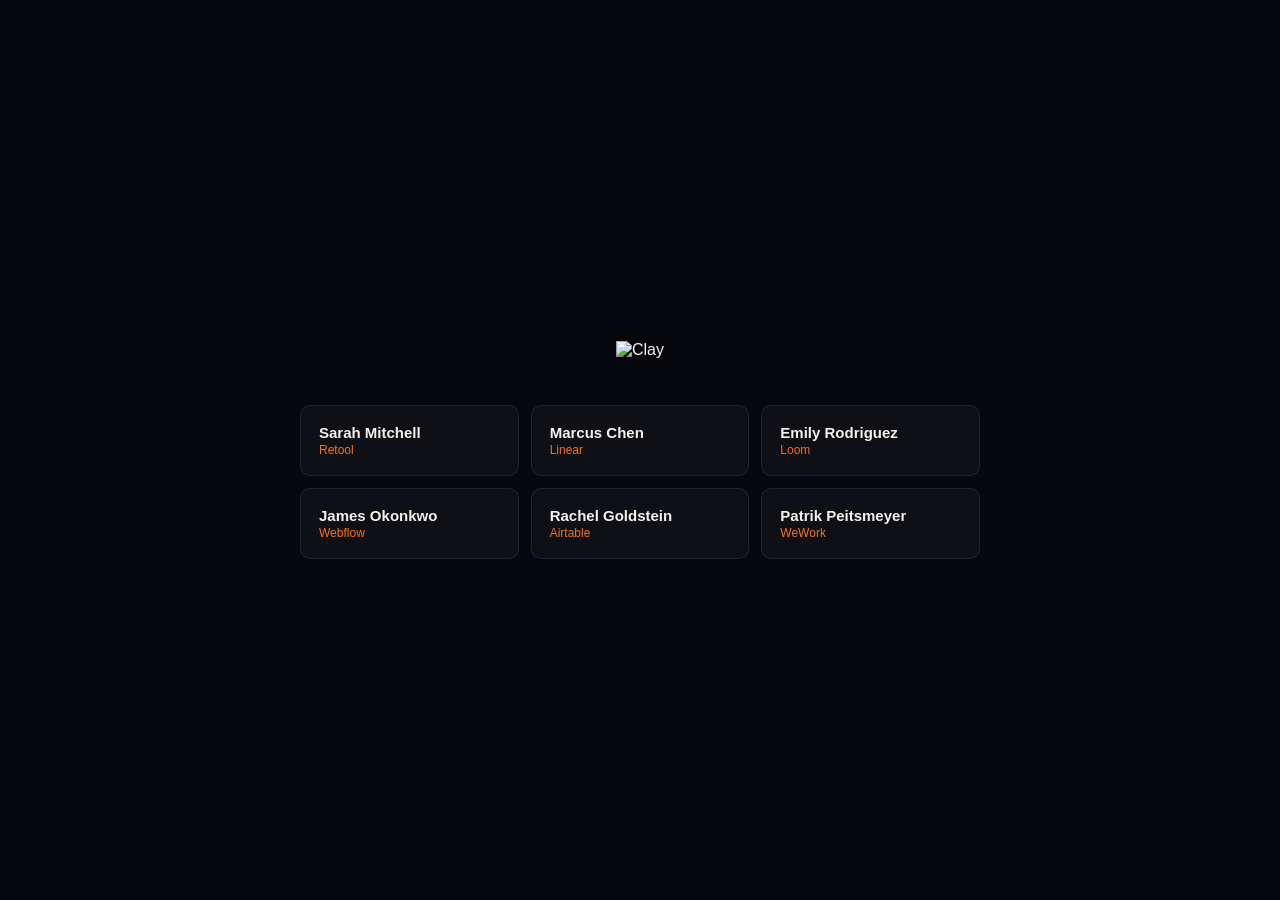
==== commit efd5e10d: "Minimal index.html - no external fonts, instant render for Vercel screenshot" ====
--- a/landing-pages/index.html
+++ b/landing-pages/index.html
@@ -3,193 +3,50 @@
 <head>
   <meta charset="UTF-8">
   <meta name="viewport" content="width=device-width, initial-scale=1.0">
-  <title>Clay × Sarah Mitchell — Retool</title>
-  <link rel="preconnect" href="https://fonts.googleapis.com">
-  <link rel="preconnect" href="https://fonts.gstatic.com" crossorigin>
-  <link href="https://fonts.googleapis.com/css2?family=Fraunces:ital,opsz,wght@0,9..144,300..900;1,9..144,300..900&family=Outfit:wght@300;400;500;600;700&display=swap" rel="stylesheet">
-  <link rel="stylesheet" href="styles.css">
+  <title>Clay — Personalized Landing Pages</title>
+  <style>
+    * { margin: 0; padding: 0; box-sizing: border-box; }
+    body {
+      background: #07080D;
+      color: #F5F2ED;
+      font-family: -apple-system, BlinkMacSystemFont, sans-serif;
+      height: 100vh;
+      display: flex;
+      flex-direction: column;
+      align-items: center;
+      justify-content: center;
+      gap: 32px;
+    }
+    img { height: 32px; }
+    .grid {
+      display: grid;
+      grid-template-columns: repeat(3, 1fr);
+      gap: 12px;
+      max-width: 720px;
+      width: 100%;
+      padding: 0 20px;
+    }
+    a {
+      background: #0E1016;
+      border: 1px solid rgba(255,255,255,0.08);
+      border-radius: 10px;
+      padding: 18px;
+      text-decoration: none;
+      color: #F5F2ED;
+    }
+    .name { font-weight: 700; font-size: 15px; margin-bottom: 2px; }
+    .co { font-size: 12px; color: #F97316; }
+  </style>
 </head>
 <body>
-
-  <!-- NAV -->
-  <nav>
-    <a href="#" class="nav-logo"><img src="https://cdn.prod.website-files.com/61477f2c24a826836f969afe/6778506d788ebf16fef48551_Clay%20primary%20logo.png" alt="Clay" height="24" style="display:block;"></a>
-    <a href="#demo" class="nav-btn">Book a demo </a>
-  </nav>
-
-  <!-- HERO -->
-  <section class="hero">
-    <div class="hero-glow"></div>
-    <div class="hero-ghost">clay</div>
-
-    <div class="hero-top">
-      <div class="hero-badge anim anim-1">
-        <span class="dot"></span>
-        Prepared for Niko &nbsp;·&nbsp; VP of Revenue Operations, Retool
-      </div>
-    </div>
-
-    <div class="hero-content">
-      <div class="divider anim anim-2">
-        <div class="divider-line"></div>
-        <span class="divider-label">GTM Intelligence Platform</span>
-        <div class="divider-line"></div>
-      </div>
-
-      <h1 class="anim anim-3">
-        Your pipeline data should work<br>
-        as hard as <em>your product.</em>
-      </h1>
-
-      <p class="hero-sub anim anim-4">
-        Retool helps teams build powerful internal tools in hours. Clay helps GTM teams like yours build a pipeline engine with the same speed — enrichment coverage, CRM accuracy, and personalization that scales without the headcount.
-      </p>
-
-      <a href="#demo" class="hero-cta anim anim-5">
-        Book your demo <span class="arrow">→</span>
-      </a>
-    </div>
-  </section>
-
-  <!-- STATS -->
-  <div class="stats">
-    <div class="stat-item reveal">
-      <div class="stat-val">3×</div>
-      <div class="stat-lbl">more enrichment coverage</div>
-    </div>
-    <div class="stat-item reveal">
-      <div class="stat-val">80%</div>
-      <div class="stat-lbl">less manual research time</div>
-    </div>
-    <div class="stat-item reveal">
-      <div class="stat-val">150+</div>
-      <div class="stat-lbl">data providers, waterfalled</div>
-    </div>
-    <div class="stat-item reveal">
-      <div class="stat-val">4.9</div>
-      <div class="stat-lbl">stars on G2</div>
-    </div>
+  <img src="https://cdn.prod.website-files.com/61477f2c24a826836f969afe/6778506d788ebf16fef48551_Clay%20primary%20logo.png" alt="Clay">
+  <div class="grid">
+    <a href="/sarah-mitchell.html"><div class="name">Sarah Mitchell</div><div class="co">Retool</div></a>
+    <a href="/marcus-chen.html"><div class="name">Marcus Chen</div><div class="co">Linear</div></a>
+    <a href="/emily-rodriguez.html"><div class="name">Emily Rodriguez</div><div class="co">Loom</div></a>
+    <a href="/james-okonkwo.html"><div class="name">James Okonkwo</div><div class="co">Webflow</div></a>
+    <a href="/rachel-goldstein.html"><div class="name">Rachel Goldstein</div><div class="co">Airtable</div></a>
+    <a href="/patrik-peitsmeyer.html"><div class="name">Patrik Peitsmeyer</div><div class="co">WeWork</div></a>
   </div>
-
-  <!-- PAIN -->
-  <section class="section">
-    <div class="eyebrow reveal">The Problem</div>
-    <h2 class="section-h reveal">RevOps owns the GTM stack.<br>The GTM stack is letting you down.</h2>
-    <p class="section-sub reveal">You're accountable for data quality, pipeline efficiency, and the tools that power them. Here's where most RevOps leaders hit a wall.</p>
-
-    <div class="pain-grid">
-      <div class="pain-card reveal">
-        <span class="pain-num">01</span>
-        <h3>5 data tools, still missing coverage</h3>
-        <p>You're paying for ZoomInfo, Apollo, and others — and still hitting dead ends at 40–60% coverage. The tools don't talk to each other and the gaps compound.</p>
-      </div>
-      <div class="pain-card reveal">
-        <span class="pain-num">02</span>
-        <h3>Your CRM data isn't aging well</h3>
-        <p>RevOps owns data quality, but nobody's keeping it fresh. Stale records undermine every forecast, every handoff, and every rep decision made off bad info.</p>
-      </div>
-      <div class="pain-card reveal">
-        <span class="pain-num">03</span>
-        <h3>Personalization requires too many people</h3>
-        <p>To personalize at scale, you need either more SDRs or more time. Neither is realistic. Your team can't write custom research for every prospect in their book.</p>
-      </div>
-      <div class="pain-card reveal">
-        <span class="pain-num">04</span>
-        <h3>Manual work is killing pipeline velocity</h3>
-        <p>Every hour an SDR spends building lists and researching accounts is an hour not spent on the phone. The bottleneck isn't headcount — it's process.</p>
-      </div>
-    </div>
-  </section>
-
-  <!-- FEATURES -->
-  <section class="section" style="padding-top: 0;">
-    <div class="eyebrow reveal">How Clay Fixes It</div>
-    <h2 class="section-h reveal">One platform that handles<br>your entire data operation.</h2>
-    <p class="section-sub reveal">Clay is the GTM development environment built for RevOps leaders who are tired of duct-taping five tools together.</p>
-
-    <div class="feat-list">
-      <div class="feat-row reveal">
-        <div>
-          <div class="feat-row-num">Feature 01</div>
-          <div class="feat-row-label">Waterfall Enrichment</div>
-        </div>
-        <p class="feat-row-body">Instead of relying on one provider and hitting dead ends, Clay sequences through 150+ data sources until it finds what you need. Retool's GTM team can expect 2–3× more coverage than any single tool — without paying for 5 separate subscriptions.</p>
-      </div>
-      <div class="feat-row reveal">
-        <div>
-          <div class="feat-row-num">Feature 02</div>
-          <div class="feat-row-label">Claygent AI Research</div>
-        </div>
-        <p class="feat-row-body">Clay's AI agents scrape websites, analyze LinkedIn profiles, and summarize company data — then output structured fields you can push into your CRM or outreach tools. No more manual research. No more copy-paste between tabs.</p>
-      </div>
-      <div class="feat-row reveal">
-        <div>
-          <div class="feat-row-num">Feature 03</div>
-          <div class="feat-row-label">Automated CRM Enrichment</div>
-        </div>
-        <p class="feat-row-body">Set up automated syncs that keep your Salesforce or HubSpot records fresh. Bad data stops being RevOps' problem when Clay handles the refresh automatically on whatever cadence you set.</p>
-      </div>
-      <div class="feat-row reveal">
-        <div>
-          <div class="feat-row-num">Feature 04</div>
-          <div class="feat-row-label">One Platform, Not Ten</div>
-        </div>
-        <p class="feat-row-body">Consolidate your data subscriptions, enrichment tools, and automation workflows into a single platform. Less complexity. Better coverage. Lower total cost — and one less vendor for you to manage.</p>
-      </div>
-    </div>
-  </section>
-
-  <!-- SOCIAL PROOF -->
-  <div class="proof">
-    <div class="proof-inner">
-      <div class="proof-left reveal">
-        <h2>Trusted by the best GTM teams in SaaS.</h2>
-        <p>5,000+ companies use Clay to power their revenue operations — from Series A startups to some of the most recognizable names in tech.</p>
-        <div class="g2-chip">⭐ 4.9 / 5 on G2</div>
-      </div>
-      <div class="logos-wrap reveal">
-        <!-- OpenAI -->
-        <svg class="logo-svg" viewBox="0 0 24 24" xmlns="http://www.w3.org/2000/svg" aria-label="OpenAI"><path d="M22.2819 9.8211a5.9847 5.9847 0 0 0-.5157-4.9108 6.0462 6.0462 0 0 0-6.5098-2.9A6.0651 6.0651 0 0 0 4.9807 4.1818a5.9847 5.9847 0 0 0-3.9977 2.9 6.0462 6.0462 0 0 0 .7427 7.0966 5.98 5.98 0 0 0 .511 4.9107 6.051 6.051 0 0 0 6.5146 2.9001A5.9847 5.9847 0 0 0 13.2599 24a6.0557 6.0557 0 0 0 5.7718-4.2058 5.9894 5.9894 0 0 0 3.9977-2.9001 6.0557 6.0557 0 0 0-.7475-7.0729zm-9.022 12.6081a4.4755 4.4755 0 0 1-2.8764-1.0408l.1419-.0804 4.7783-2.7582a.7948.7948 0 0 0 .3927-.6813v-6.7369l2.02 1.1686a.071.071 0 0 1 .038.052v5.5826a4.504 4.504 0 0 1-4.4945 4.4944zm-9.6607-4.1254a4.4708 4.4708 0 0 1-.5346-3.0137l.142.0852 4.783 2.7582a.7712.7712 0 0 0 .7806 0l5.8428-3.3685v2.3324a.0804.0804 0 0 1-.0332.0615L9.74 19.9502a4.4992 4.4992 0 0 1-6.1408-1.6464zM2.3408 7.8956a4.485 4.485 0 0 1 2.3655-1.9728V11.6a.7664.7664 0 0 0 .3879.6765l5.8144 3.3543-2.0201 1.1685a.0757.0757 0 0 1-.071 0l-4.8303-2.7865A4.504 4.504 0 0 1 2.3408 7.872zm16.5963 3.8558L13.1038 8.364 15.1192 7.2a.0757.0757 0 0 1 .071 0l4.8303 2.7913a4.4944 4.4944 0 0 1-.6765 8.1042v-5.6772a.79.79 0 0 0-.407-.667zm2.0107-3.0231l-.142-.0852-4.7735-2.7818a.7759.7759 0 0 0-.7854 0L9.409 9.2297V6.8974a.0662.0662 0 0 1 .0284-.0615l4.8303-2.7866a4.4992 4.4992 0 0 1 6.6802 4.66zM8.3065 12.863l-2.02-1.1638a.0804.0804 0 0 1-.038-.0567V6.0742a4.4992 4.4992 0 0 1 7.3757-3.4537l-.142.0805L8.704 5.459a.7948.7948 0 0 0-.3927.6813zm1.0976-2.3654l2.602-1.4998 2.6069 1.4998v2.9994l-2.5974 1.4997-2.6067-1.4997Z"/></svg>
-        <!-- Anthropic -->
-        <svg class="logo-svg" viewBox="0 0 24 24" xmlns="http://www.w3.org/2000/svg" aria-label="Anthropic"><path d="M17.3041 3.541h-3.6718l6.696 16.918H24Zm-10.6082 0L0 20.459h3.7442l1.3693-3.5527h7.0052l1.3693 3.5528h3.7442L10.5363 3.5409Zm-.3712 10.2232 2.2914-5.9456 2.2914 5.9456Z"/></svg>
-        <!-- Canva -->
-        <svg class="logo-svg" viewBox="0 0 24 24" xmlns="http://www.w3.org/2000/svg" aria-label="Canva"><path d="M12 0C5.373 0 0 5.373 0 12s5.373 12 12 12 12-5.373 12-12S18.627 0 12 0zM6.962 7.68c.754 0 1.337.549 1.405 1.2.069.583-.171 1.097-.822 1.406-.343.171-.48.172-.549.069-.034-.069 0-.137.069-.206.617-.514.617-.926.548-1.508-.034-.378-.308-.618-.583-.618-1.2 0-2.914 2.674-2.674 4.629.103.754.549 1.646 1.509 1.646.308 0 .65-.103.96-.24.5-.264.799-.47 1.097-.8-.073-.885.704-2.046 1.851-2.046.515 0 .926.205.96.583.068.514-.377.582-.514.582s-.378-.034-.378-.17c-.034-.138.309-.07.275-.378-.035-.206-.24-.274-.446-.274-.72 0-1.131.994-1.029 1.611.035.275.172.549.447.549.205 0 .514-.31.617-.755.068-.308.343-.514.583-.514.102 0 .17.034.205.171v.138c-.034.137-.137.548-.102.651 0 .069.034.171.17.171.092 0 .436-.18.777-.459.117-.59.253-1.298.253-1.357.034-.24.137-.48.617-.48.103 0 .171.034.205.171v.138l-.136.617c.445-.583 1.097-.994 1.508-.994.172 0 .309.102.309.274 0 .103 0 .274-.069.446-.137.377-.309.96-.412 1.474 0 .137.035.274.207.274.171 0 .685-.206 1.096-.754l.007-.004c-.002-.068-.007-.134-.007-.202 0-.411.035-.754.104-.994.068-.274.411-.514.617-.514.103 0 .205.069.205.171 0 .035 0 .103-.034.137-.137.446-.24.857-.24 1.269 0 .24.034.582.102.788 0 .034.035.069.07.069.068 0 .548-.445.89-1.028-.308-.206-.48-.549-.48-.96 0-.72.446-1.097.858-1.097.343 0 .617.24.617.72 0 .308-.103.65-.274.96h.102a.77.77 0 0 0 .584-.24.293.293 0 0 1 .134-.117c.335-.425.83-.74 1.41-.74.48 0 .924.205.959.582.068.515-.378.618-.515.618l-.002-.002c-.138 0-.377-.035-.377-.172 0-.137.309-.068.274-.376-.034-.206-.24-.275-.446-.275-.686 0-1.13.891-1.028 1.611.034.275.171.583.445.583.206 0 .515-.308.652-.754.068-.274.343-.514.583-.514.103 0 .17.034.205.171 0 .069 0 .206-.137.652-.17.308-.171.48-.137.617.034.274.171.48.309.583.034.034.068.102.068.102 0 .069-.034.138-.137.138-.034 0-.068 0-.103-.035-.514-.205-.72-.548-.789-.891-.205.24-.445.377-.72.377-.445 0-.89-.411-.96-.926a1.609 1.609 0 0 1 .075-.649c-.203.13-.422.203-.623.203h-.17c-.447.652-.927 1.098-1.27 1.303a.896.896 0 0 1-.377.104c-.068 0-.171-.035-.205-.104-.095-.152-.156-.392-.193-.667-.481.527-1.145.805-1.453.805-.343 0-.548-.206-.582-.55v-.376c.102-.754.377-1.2.377-1.337a.074.074 0 0 0-.069-.07c-.24 0-1.028.824-1.166 1.373l-.103.445c-.068.309-.377.515-.582.515-.103 0-.172-.035-.206-.172v-.137l.046-.233c-.435.31-.87.508-1.075.508-.308 0-.48-.172-.514-.412-.206.274-.445.412-.754.412-.352 0-.696-.24-.862-.593-.244.275-.523.553-.852.764-.48.309-1.028.549-1.68.549-.582 0-1.097-.309-1.371-.583-.412-.377-.651-.96-.686-1.509-.205-1.68.823-3.84 2.4-4.8.378-.205.755-.343 1.132-.343zm9.77 3.291c-.104 0-.172.172-.172.343 0 .274.137.583.309.755a1.74 1.74 0 0 0 .102-.583c0-.343-.137-.515-.24-.515z"/></svg>
-        <!-- Ramp — wordmark (not in Simple Icons) -->
-        <span class="company-wordmark">Ramp</span>
-        <!-- Rippling — wordmark (not in Simple Icons) -->
-        <span class="company-wordmark">Rippling</span>
-        <!-- Vanta — wordmark (not in Simple Icons) -->
-        <span class="company-wordmark">Vanta</span>
-        <!-- Intercom -->
-        <svg class="logo-svg" viewBox="0 0 24 24" xmlns="http://www.w3.org/2000/svg" aria-label="Intercom"><path d="M21 0H3C1.343 0 0 1.343 0 3v18c0 1.658 1.343 3 3 3h18c1.658 0 3-1.342 3-3V3c0-1.657-1.342-3-3-3zm-5.801 4.399c0-.44.36-.8.802-.8.44 0 .8.36.8.8v10.688c0 .442-.36.801-.8.801-.443 0-.802-.359-.802-.801V4.399zM11.2 3.994c0-.44.357-.799.8-.799s.8.359.8.799v11.602c0 .44-.357.8-.8.8s-.8-.36-.8-.8V3.994zm-4 .405c0-.44.359-.8.799-.8.443 0 .802.36.802.8v10.688c0 .442-.36.801-.802.801-.44 0-.799-.359-.799-.801V4.399zM3.199 6c0-.442.36-.8.802-.8.44 0 .799.358.799.8v7.195c0 .441-.359.8-.799.8-.443 0-.802-.36-.802-.8V6zM20.52 18.202c-.123.105-3.086 2.593-8.52 2.593-5.433 0-8.397-2.486-8.521-2.593-.335-.288-.375-.792-.086-1.128.285-.334.79-.375 1.125-.09.047.041 2.693 2.211 7.481 2.211 4.848 0 7.456-2.186 7.479-2.207.334-.289.839-.25 1.128.086.289.336.25.84-.086 1.128zm.281-5.007c0 .441-.36.8-.801.8-.441 0-.801-.36-.801-.8V6c0-.442.361-.8.801-.8.441 0 .801.357.801.8v7.195z"/></svg>
-        <!-- Notion -->
-        <svg class="logo-svg" viewBox="0 0 24 24" xmlns="http://www.w3.org/2000/svg" aria-label="Notion"><path d="M4.459 4.208c.746.606 1.026.56 2.428.466l13.215-.793c.28 0 .047-.28-.046-.326L17.86 1.968c-.42-.326-.981-.7-2.055-.607L3.01 2.295c-.466.046-.56.28-.374.466zm.793 3.08v13.904c0 .747.373 1.027 1.214.98l14.523-.84c.841-.046.935-.56.935-1.167V6.354c0-.606-.233-.933-.748-.887l-15.177.887c-.56.047-.747.327-.747.933zm14.337.745c.093.42 0 .84-.42.888l-.7.14v10.264c-.608.327-1.168.514-1.635.514-.748 0-.935-.234-1.495-.933l-4.577-7.186v6.952L12.21 19s0 .84-1.168.84l-3.222.186c-.093-.186 0-.653.327-.746l.84-.233V9.854L7.822 9.76c-.094-.42.14-1.026.793-1.073l3.456-.233 4.764 7.279v-6.44l-1.215-.139c-.093-.514.28-.887.747-.933zM1.936 1.035l13.31-.98c1.634-.14 2.055-.047 3.082.7l4.249 2.986c.7.513.934.653.934 1.213v16.378c0 1.026-.373 1.634-1.68 1.726l-15.458.934c-.98.047-1.448-.093-1.962-.747l-3.129-4.06c-.56-.747-.793-1.306-.793-1.96V2.667c0-.839.374-1.54 1.447-1.632z"/></svg>
-      </div>
-    </div>
-  </div>
-
-  <!-- CTA FOOTER -->
-  <div class="cta-footer" id="demo">
-    <div class="cta-bg-text">clay</div>
-    <div class="cta-footer-glow"></div>
-    <h2 class="reveal">Ready to see what Clay<br>can do for Retool?</h2>
-    <p class="reveal">A 30-minute demo built around your RevOps stack. No slides, no fluff — just answers.</p>
-    <a href="#" class="hero-cta reveal">Book your demo <span class="arrow">→</span></a>
-  </div>
-
-  <script>
-    // Scroll-triggered reveals
-    const observer = new IntersectionObserver((entries) => {
-      entries.forEach(entry => {
-        if (entry.isIntersecting) {
-          setTimeout(() => entry.target.classList.add('visible'), 80);
-          observer.unobserve(entry.target);
-        }
-      });
-    }, { threshold: 0.1 });
-
-    document.querySelectorAll('.reveal').forEach(el => observer.observe(el));
-  </script>
-
 </body>
 </html>
